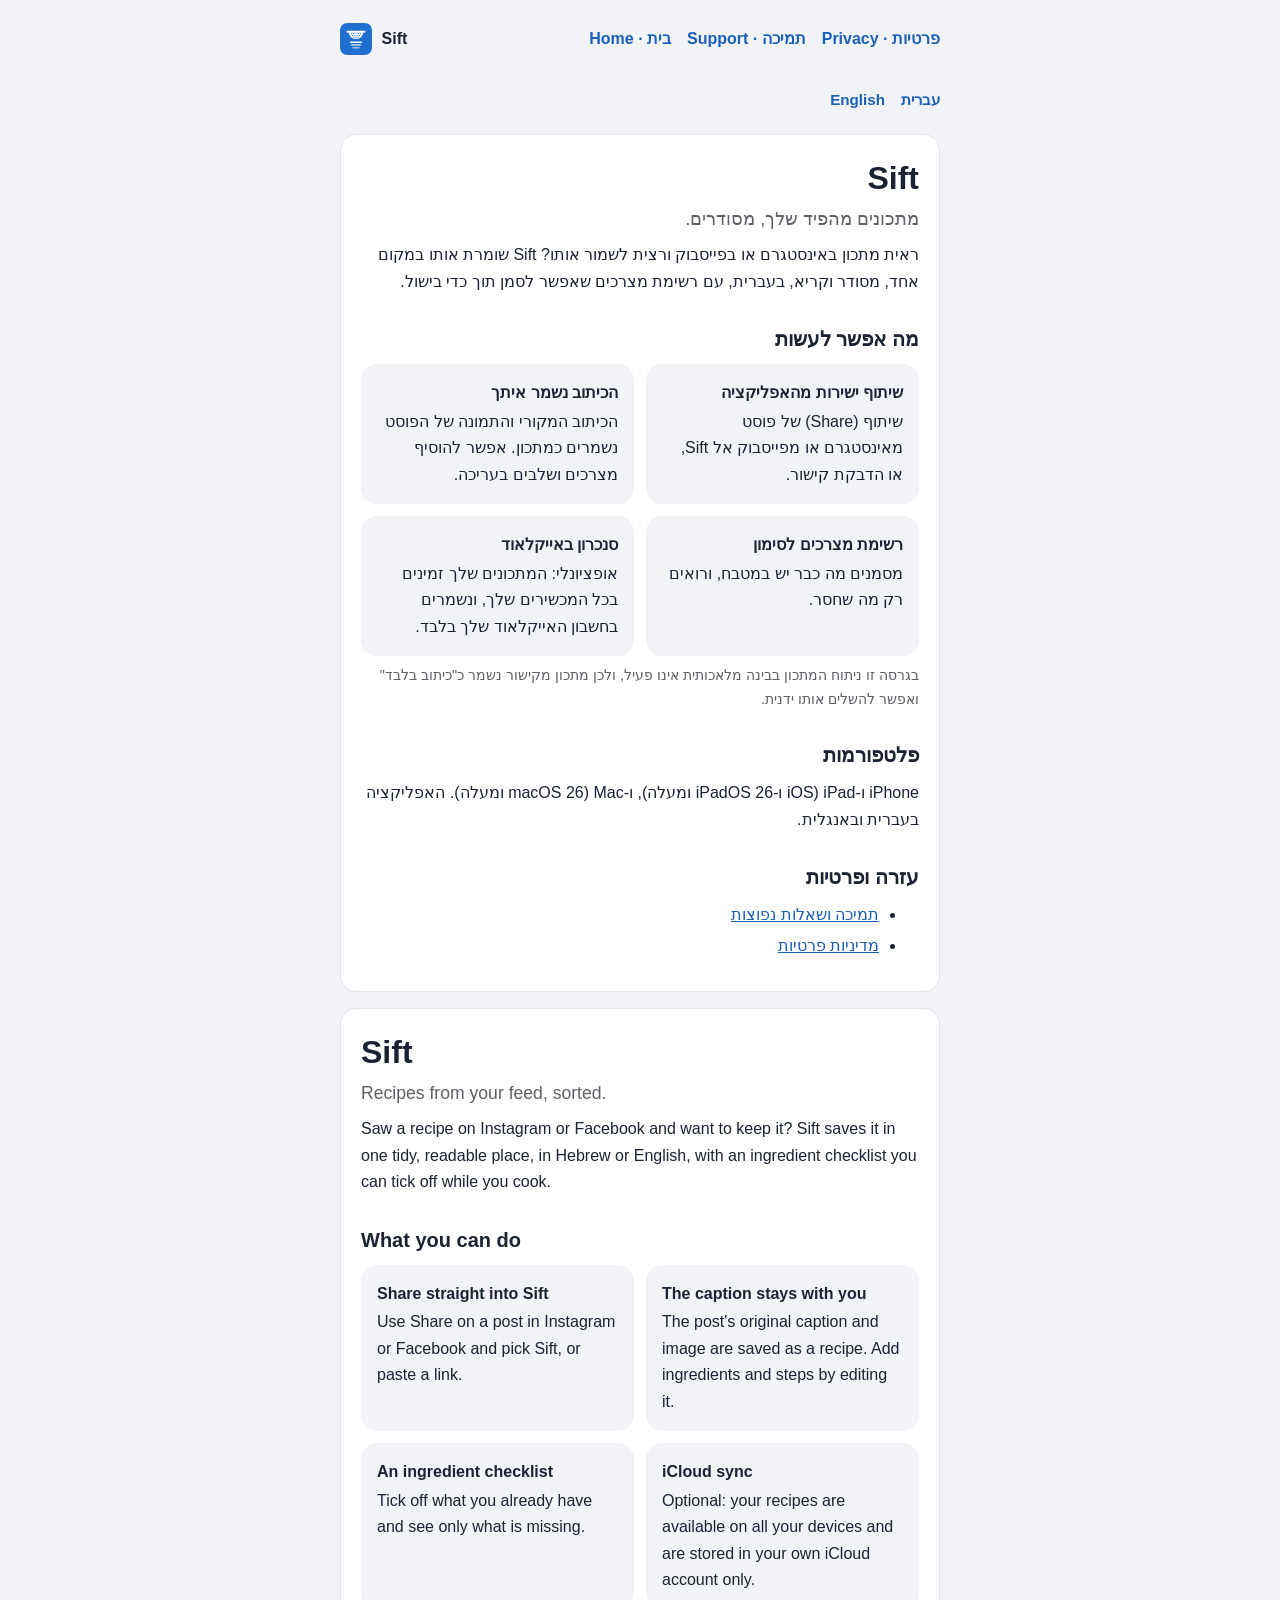
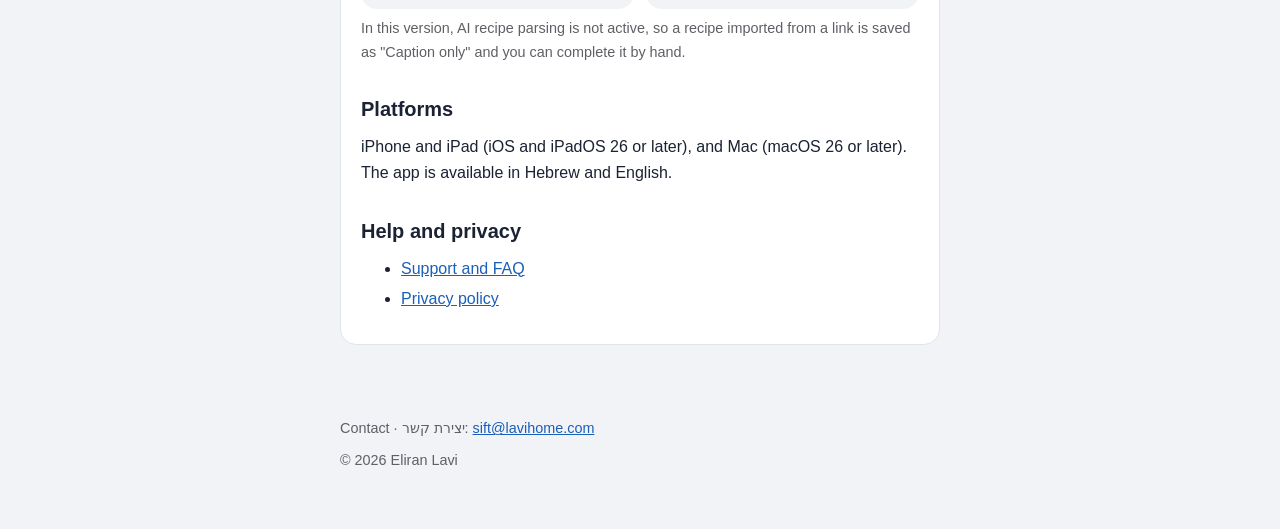
==== index.html @ 48c2c23b "feat(site): publish site from e9d4f69 Publishes site/ from the Sift repo at e9d4f69 (Hebrew and Engl" ====
<!DOCTYPE html>
<html lang="he" dir="rtl">
<head>
<meta charset="utf-8">
<meta name="viewport" content="width=device-width, initial-scale=1">
<title>Sift · סיפט</title>
<meta name="description" content="Sift: מתכונים מהפיד שלך, מסודרים. Recipes from your feed, sorted.">
<link rel="icon" href="favicon.svg" type="image/svg+xml">
<link rel="stylesheet" href="style.css">
</head>
<body>
<a class="skip" href="#he">דלג לתוכן · Skip to content</a>
<header class="site-header" dir="ltr">
  <a class="brand" href="index.html"><img src="favicon.svg" alt="" width="32" height="32"><span>Sift</span></a>
  <nav class="site-nav" aria-label="Site">
    <a href="index.html" aria-current="page">Home · בית</a>
    <a href="support.html">Support · תמיכה</a>
    <a href="privacy.html">Privacy · פרטיות</a>
  </nav>
</header>
<main>
<nav class="lang" aria-label="Language · שפה">
  <a href="#he" hreflang="he" lang="he">עברית</a>
  <a href="#en" hreflang="en" lang="en">English</a>
</nav>

<section class="lang-section" id="he" lang="he" dir="rtl">
  <h1>Sift</h1>
  <p class="tagline">מתכונים מהפיד שלך, מסודרים.</p>
  <p>ראית מתכון באינסטגרם או בפייסבוק ורצית לשמור אותו? Sift שומרת אותו במקום אחד, מסודר וקריא, בעברית, עם רשימת מצרכים שאפשר לסמן תוך כדי בישול.</p>

  <h2>מה אפשר לעשות</h2>
  <ul class="cards">
    <li><strong>שיתוף ישירות מהאפליקציה</strong>שיתוף (Share) של פוסט מאינסטגרם או מפייסבוק אל Sift, או הדבקת קישור.</li>
    <li><strong>הכיתוב נשמר איתך</strong>הכיתוב המקורי והתמונה של הפוסט נשמרים כמתכון. אפשר להוסיף מצרכים ושלבים בעריכה.</li>
    <li><strong>רשימת מצרכים לסימון</strong>מסמנים מה כבר יש במטבח, ורואים רק מה שחסר.</li>
    <li><strong>סנכרון באייקלאוד</strong>אופציונלי: המתכונים שלך זמינים בכל המכשירים שלך, ונשמרים בחשבון האייקלאוד שלך בלבד.</li>
  </ul>
  <p class="muted">בגרסה זו ניתוח המתכון בבינה מלאכותית אינו פעיל, ולכן מתכון מקישור נשמר כ"כיתוב בלבד" ואפשר להשלים אותו ידנית.</p>

  <h2>פלטפורמות</h2>
  <p>iPhone ו-iPad (iOS ו-iPadOS 26 ומעלה), ו-Mac (macOS 26 ומעלה). האפליקציה בעברית ובאנגלית.</p>

  <!-- Screenshots: after the store screenshots are rendered, add a <ul class="shots"> with <li><img src="shots/he-01.png" alt="..."></li> items here. -->

  <h2>עזרה ופרטיות</h2>
  <ul>
    <li><a href="support.html">תמיכה ושאלות נפוצות</a></li>
    <li><a href="privacy.html">מדיניות פרטיות</a></li>
  </ul>
</section>

<section class="lang-section" id="en" lang="en" dir="ltr">
  <h1>Sift</h1>
  <p class="tagline">Recipes from your feed, sorted.</p>
  <p>Saw a recipe on Instagram or Facebook and want to keep it? Sift saves it in one tidy, readable place, in Hebrew or English, with an ingredient checklist you can tick off while you cook.</p>

  <h2>What you can do</h2>
  <ul class="cards">
    <li><strong>Share straight into Sift</strong>Use Share on a post in Instagram or Facebook and pick Sift, or paste a link.</li>
    <li><strong>The caption stays with you</strong>The post's original caption and image are saved as a recipe. Add ingredients and steps by editing it.</li>
    <li><strong>An ingredient checklist</strong>Tick off what you already have and see only what is missing.</li>
    <li><strong>iCloud sync</strong>Optional: your recipes are available on all your devices and are stored in your own iCloud account only.</li>
  </ul>
  <p class="muted">In this version, AI recipe parsing is not active, so a recipe imported from a link is saved as "Caption only" and you can complete it by hand.</p>

  <h2>Platforms</h2>
  <p>iPhone and iPad (iOS and iPadOS 26 or later), and Mac (macOS 26 or later). The app is available in Hebrew and English.</p>

  <h2>Help and privacy</h2>
  <ul>
    <li><a href="support.html">Support and FAQ</a></li>
    <li><a href="privacy.html">Privacy policy</a></li>
  </ul>
</section>
</main>
<footer class="site-footer" dir="ltr">
  <p>Contact · יצירת קשר: <a href="mailto:sift@lavihome.com">sift@lavihome.com</a></p>
  <p>&copy; 2026 Eliran Lavi</p>
</footer>
</body>
</html>
---- style.css ----
/* Sift site. Colour tokens from PLAN section 4. System font stack, no external resources. */
:root {
  color-scheme: light dark;
  --accent: #1F6FD1;
  --on-accent: #FFFFFF;
  --accent-text: #1A5FB8;
  --accent-soft: #E3EEFC;
  --background: #F2F3F7;
  --surface: #FFFFFF;
  --text: #1B2233;
  --text-secondary: #5F5F66;
  --separator: #E1E4EA;
}
@media (prefers-color-scheme: dark) {
  :root {
    --accent: #5AA9FF;
    --on-accent: #0A1A2E;
    --accent-text: #5AA9FF;
    --accent-soft: #22364D;
    --background: #202020;
    --surface: #2B2B2B;
    --text: #FFFFFF;
    --text-secondary: #C5C5C5;
    --separator: #333333;
  }
}
* { box-sizing: border-box; }
html { -webkit-text-size-adjust: 100%; }
body {
  margin: 0;
  font: 1rem/1.65 -apple-system, BlinkMacSystemFont, "Segoe UI", "Noto Sans Hebrew", Roboto, sans-serif;
  color: var(--text);
  background: var(--background);
}
main, .site-header, .site-footer { max-width: 40rem; margin: 0 auto; padding-inline: 1.25rem; }
.site-header { padding-block: 1.25rem 0; display: flex; flex-wrap: wrap; gap: .75rem 1.5rem; align-items: center; justify-content: space-between; }
.brand { display: inline-flex; align-items: center; gap: .6rem; font-weight: 700; color: var(--text); text-decoration: none; }
.brand img { width: 2rem; height: 2rem; border-radius: .45rem; }
nav.site-nav, nav.lang { display: flex; flex-wrap: wrap; gap: .25rem 1rem; }
nav a, .site-footer a, main a { color: var(--accent-text); }
nav a { text-decoration: none; font-weight: 600; padding: .35rem 0; }
nav a:hover, nav a:focus-visible { text-decoration: underline; }
a:focus-visible { outline: 3px solid var(--accent); outline-offset: 2px; border-radius: 2px; }
.skip { position: absolute; inset-inline-start: -999px; }
.skip:focus { inset-inline-start: 1rem; top: 1rem; background: var(--surface); padding: .5rem .75rem; z-index: 1; }
nav.lang { margin-block: 1.5rem .5rem; font-size: .95rem; }
main { padding-block: 0 2rem; }
section.lang-section { background: var(--surface); border: 1px solid var(--separator); border-radius: 1rem; padding: 1.5rem 1.25rem; margin-block: 1rem; }
h1 { font-size: 2rem; line-height: 1.2; margin: 0 0 .5rem; }
h2 { font-size: 1.25rem; margin: 1.75rem 0 .5rem; }
p, ul, ol { margin-block: .5rem; }
li { margin-block: .25rem; }
.tagline { color: var(--text-secondary); font-size: 1.1rem; margin-top: 0; }
.muted { color: var(--text-secondary); font-size: .9rem; }
.pill { display: inline-block; background: var(--accent-soft); color: var(--accent-text); border-radius: 999px; padding: .15rem .75rem; font-size: .9rem; font-weight: 600; }
.cards { display: grid; gap: .75rem; grid-template-columns: repeat(auto-fit, minmax(14rem, 1fr)); padding: 0; list-style: none; }
.cards li { background: var(--background); border-radius: 1rem; padding: 1rem; margin: 0; }
.cards strong { display: block; margin-bottom: .15rem; }
.shots { display: flex; gap: .75rem; overflow-x: auto; padding: 0; list-style: none; }
.shots img { max-height: 24rem; width: auto; border-radius: .75rem; border: 1px solid var(--separator); }
details { border-top: 1px solid var(--separator); padding-block: .6rem; }
details:last-of-type { border-bottom: 1px solid var(--separator); }
summary { cursor: pointer; font-weight: 600; }
summary:focus-visible { outline: 3px solid var(--accent); outline-offset: 2px; }
.site-footer { padding-block: 1rem 3rem; color: var(--text-secondary); font-size: .9rem; }
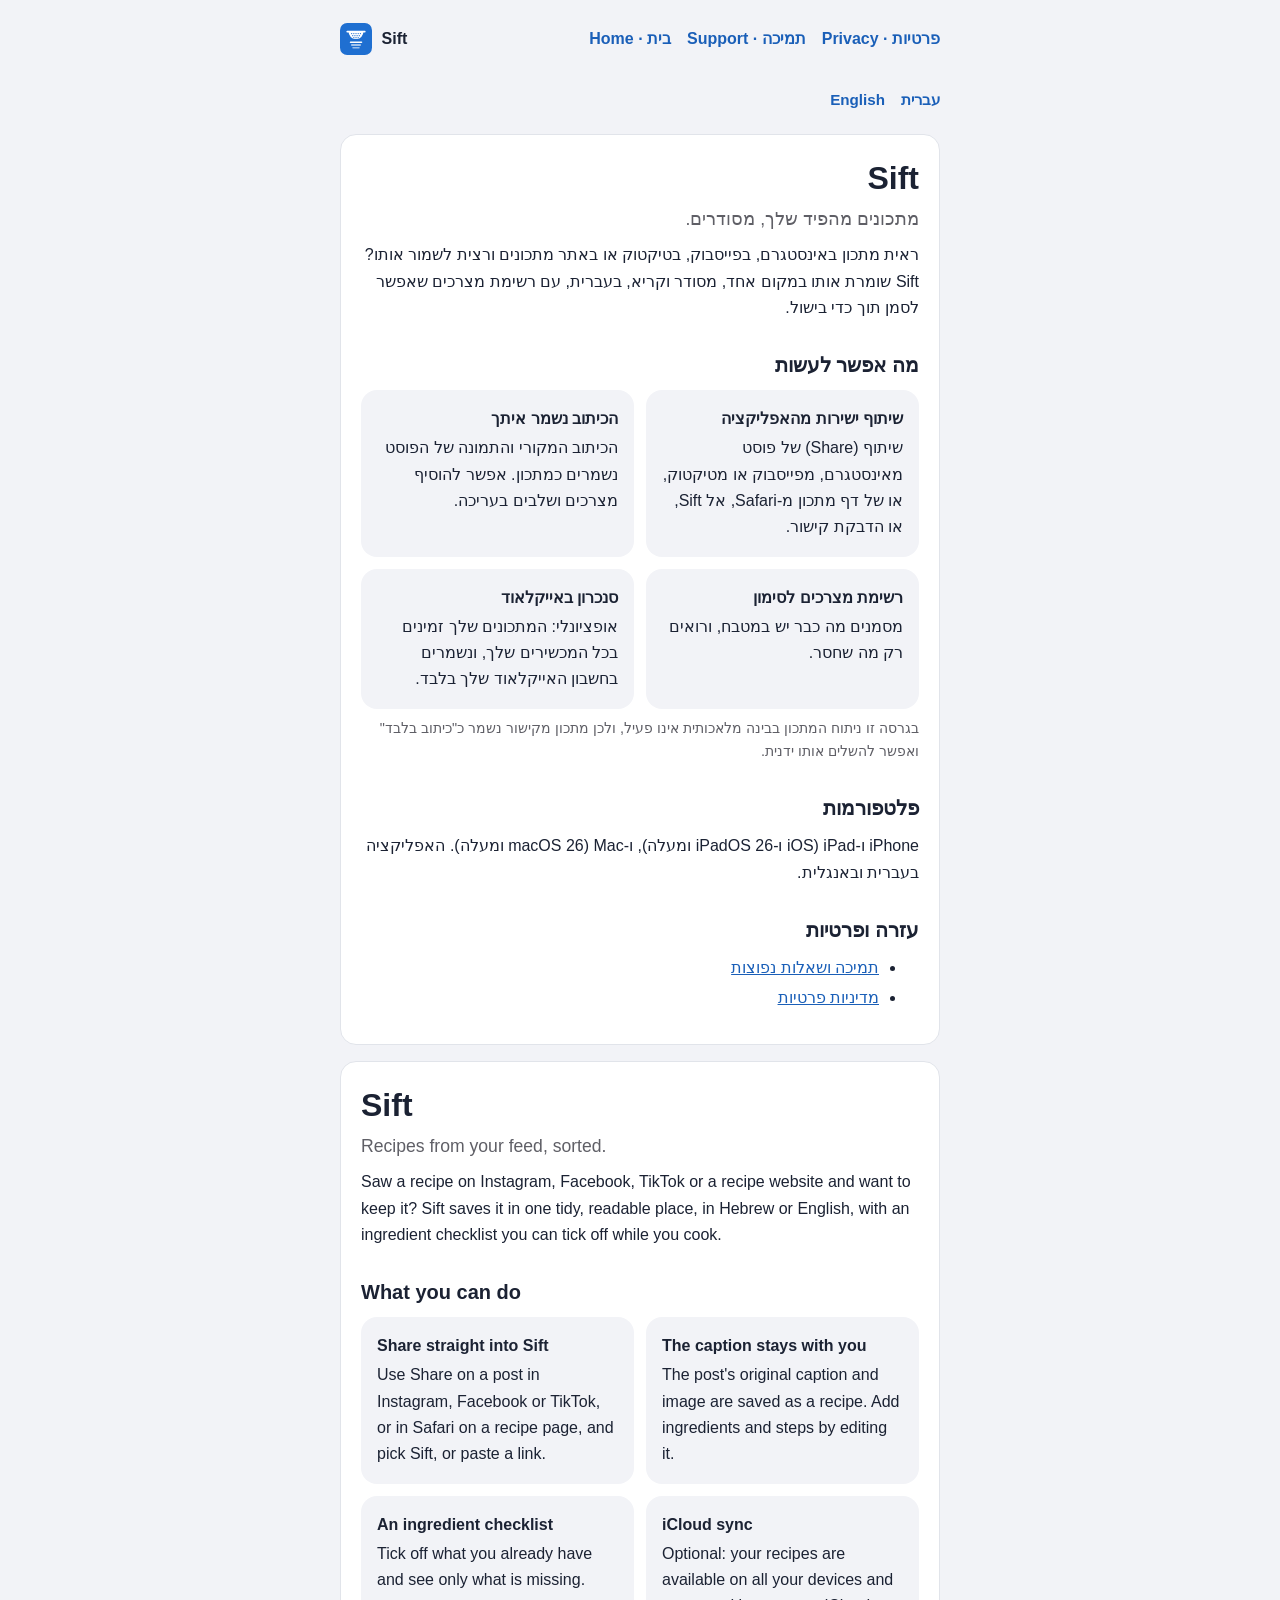
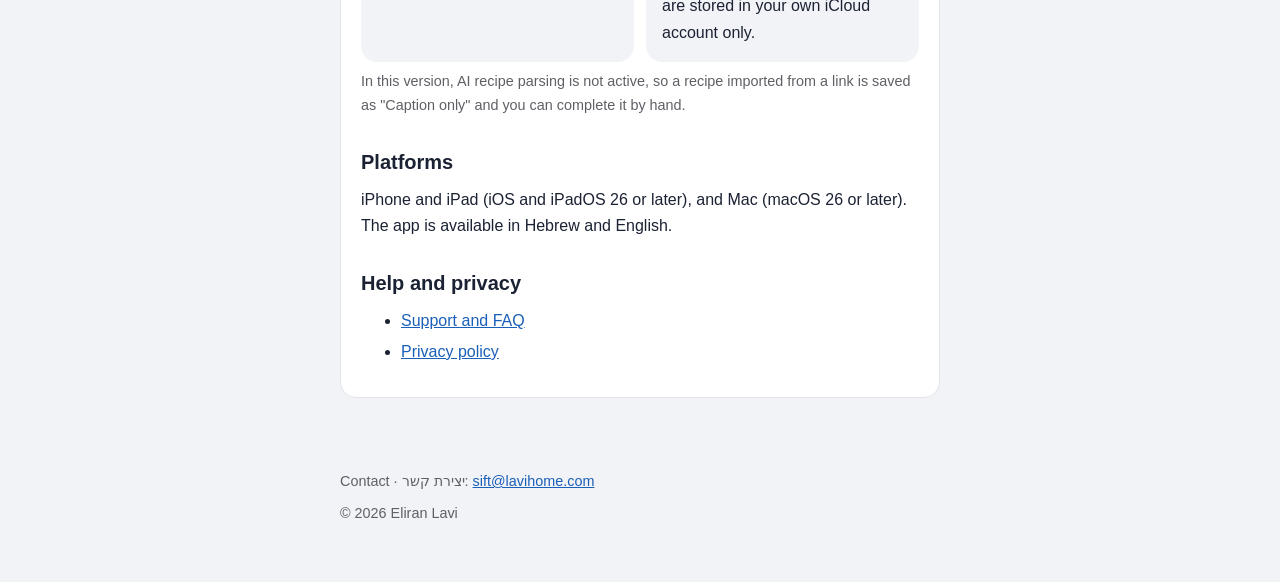
==== commit 5f1351f6: "feat(site): publish site from 39682a4 Publishes site/ from the Sift repo at 39682a4 (Hebrew and Engl" ====
--- a/index.html
+++ b/index.html
@@ -27,11 +27,11 @@
 <section class="lang-section" id="he" lang="he" dir="rtl">
   <h1>Sift</h1>
   <p class="tagline">מתכונים מהפיד שלך, מסודרים.</p>
-  <p>ראית מתכון באינסטגרם או בפייסבוק ורצית לשמור אותו? Sift שומרת אותו במקום אחד, מסודר וקריא, בעברית, עם רשימת מצרכים שאפשר לסמן תוך כדי בישול.</p>
+  <p>ראית מתכון באינסטגרם, בפייסבוק, בטיקטוק או באתר מתכונים ורצית לשמור אותו? Sift שומרת אותו במקום אחד, מסודר וקריא, בעברית, עם רשימת מצרכים שאפשר לסמן תוך כדי בישול.</p>
 
   <h2>מה אפשר לעשות</h2>
   <ul class="cards">
-    <li><strong>שיתוף ישירות מהאפליקציה</strong>שיתוף (Share) של פוסט מאינסטגרם או מפייסבוק אל Sift, או הדבקת קישור.</li>
+    <li><strong>שיתוף ישירות מהאפליקציה</strong>שיתוף (Share) של פוסט מאינסטגרם, מפייסבוק או מטיקטוק, או של דף מתכון מ-Safari, אל Sift, או הדבקת קישור.</li>
     <li><strong>הכיתוב נשמר איתך</strong>הכיתוב המקורי והתמונה של הפוסט נשמרים כמתכון. אפשר להוסיף מצרכים ושלבים בעריכה.</li>
     <li><strong>רשימת מצרכים לסימון</strong>מסמנים מה כבר יש במטבח, ורואים רק מה שחסר.</li>
     <li><strong>סנכרון באייקלאוד</strong>אופציונלי: המתכונים שלך זמינים בכל המכשירים שלך, ונשמרים בחשבון האייקלאוד שלך בלבד.</li>
@@ -53,11 +53,11 @@
 <section class="lang-section" id="en" lang="en" dir="ltr">
   <h1>Sift</h1>
   <p class="tagline">Recipes from your feed, sorted.</p>
-  <p>Saw a recipe on Instagram or Facebook and want to keep it? Sift saves it in one tidy, readable place, in Hebrew or English, with an ingredient checklist you can tick off while you cook.</p>
+  <p>Saw a recipe on Instagram, Facebook, TikTok or a recipe website and want to keep it? Sift saves it in one tidy, readable place, in Hebrew or English, with an ingredient checklist you can tick off while you cook.</p>
 
   <h2>What you can do</h2>
   <ul class="cards">
-    <li><strong>Share straight into Sift</strong>Use Share on a post in Instagram or Facebook and pick Sift, or paste a link.</li>
+    <li><strong>Share straight into Sift</strong>Use Share on a post in Instagram, Facebook or TikTok, or in Safari on a recipe page, and pick Sift, or paste a link.</li>
     <li><strong>The caption stays with you</strong>The post's original caption and image are saved as a recipe. Add ingredients and steps by editing it.</li>
     <li><strong>An ingredient checklist</strong>Tick off what you already have and see only what is missing.</li>
     <li><strong>iCloud sync</strong>Optional: your recipes are available on all your devices and are stored in your own iCloud account only.</li>
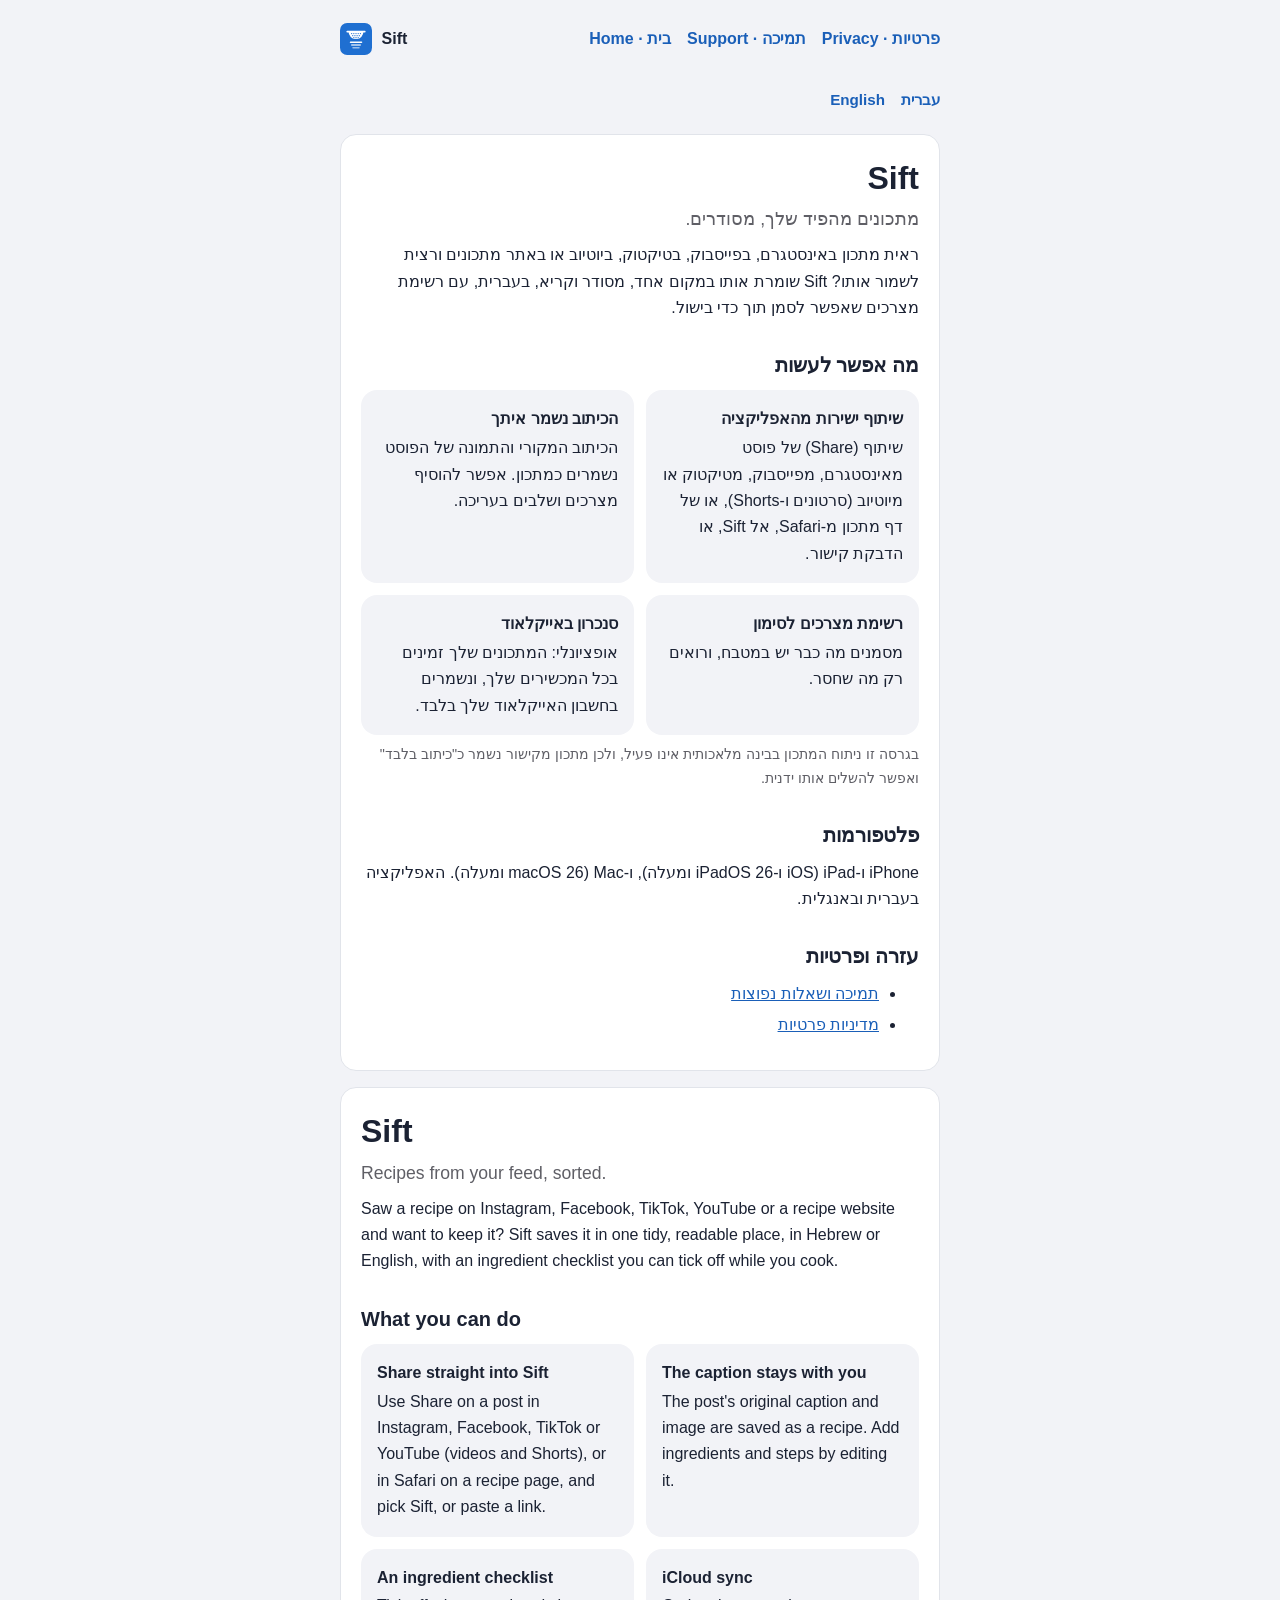
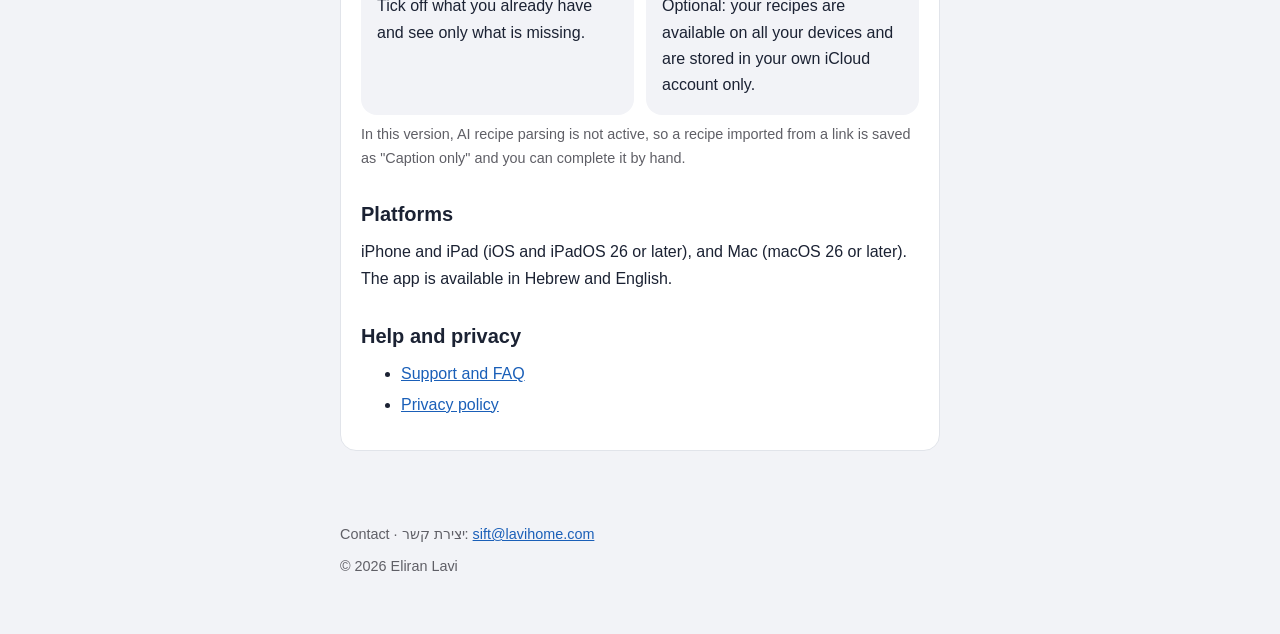
==== commit a158a071: "feat(site): publish site from 4e64418 Publishes site/ from the Sift repo at 4e64418 (Hebrew and Engl" ====
--- a/index.html
+++ b/index.html
@@ -27,11 +27,11 @@
 <section class="lang-section" id="he" lang="he" dir="rtl">
   <h1>Sift</h1>
   <p class="tagline">מתכונים מהפיד שלך, מסודרים.</p>
-  <p>ראית מתכון באינסטגרם, בפייסבוק, בטיקטוק או באתר מתכונים ורצית לשמור אותו? Sift שומרת אותו במקום אחד, מסודר וקריא, בעברית, עם רשימת מצרכים שאפשר לסמן תוך כדי בישול.</p>
+  <p>ראית מתכון באינסטגרם, בפייסבוק, בטיקטוק, ביוטיוב או באתר מתכונים ורצית לשמור אותו? Sift שומרת אותו במקום אחד, מסודר וקריא, בעברית, עם רשימת מצרכים שאפשר לסמן תוך כדי בישול.</p>
 
   <h2>מה אפשר לעשות</h2>
   <ul class="cards">
-    <li><strong>שיתוף ישירות מהאפליקציה</strong>שיתוף (Share) של פוסט מאינסטגרם, מפייסבוק או מטיקטוק, או של דף מתכון מ-Safari, אל Sift, או הדבקת קישור.</li>
+    <li><strong>שיתוף ישירות מהאפליקציה</strong>שיתוף (Share) של פוסט מאינסטגרם, מפייסבוק, מטיקטוק או מיוטיוב (סרטונים ו-Shorts), או של דף מתכון מ-Safari, אל Sift, או הדבקת קישור.</li>
     <li><strong>הכיתוב נשמר איתך</strong>הכיתוב המקורי והתמונה של הפוסט נשמרים כמתכון. אפשר להוסיף מצרכים ושלבים בעריכה.</li>
     <li><strong>רשימת מצרכים לסימון</strong>מסמנים מה כבר יש במטבח, ורואים רק מה שחסר.</li>
     <li><strong>סנכרון באייקלאוד</strong>אופציונלי: המתכונים שלך זמינים בכל המכשירים שלך, ונשמרים בחשבון האייקלאוד שלך בלבד.</li>
@@ -53,11 +53,11 @@
 <section class="lang-section" id="en" lang="en" dir="ltr">
   <h1>Sift</h1>
   <p class="tagline">Recipes from your feed, sorted.</p>
-  <p>Saw a recipe on Instagram, Facebook, TikTok or a recipe website and want to keep it? Sift saves it in one tidy, readable place, in Hebrew or English, with an ingredient checklist you can tick off while you cook.</p>
+  <p>Saw a recipe on Instagram, Facebook, TikTok, YouTube or a recipe website and want to keep it? Sift saves it in one tidy, readable place, in Hebrew or English, with an ingredient checklist you can tick off while you cook.</p>
 
   <h2>What you can do</h2>
   <ul class="cards">
-    <li><strong>Share straight into Sift</strong>Use Share on a post in Instagram, Facebook or TikTok, or in Safari on a recipe page, and pick Sift, or paste a link.</li>
+    <li><strong>Share straight into Sift</strong>Use Share on a post in Instagram, Facebook, TikTok or YouTube (videos and Shorts), or in Safari on a recipe page, and pick Sift, or paste a link.</li>
     <li><strong>The caption stays with you</strong>The post's original caption and image are saved as a recipe. Add ingredients and steps by editing it.</li>
     <li><strong>An ingredient checklist</strong>Tick off what you already have and see only what is missing.</li>
     <li><strong>iCloud sync</strong>Optional: your recipes are available on all your devices and are stored in your own iCloud account only.</li>
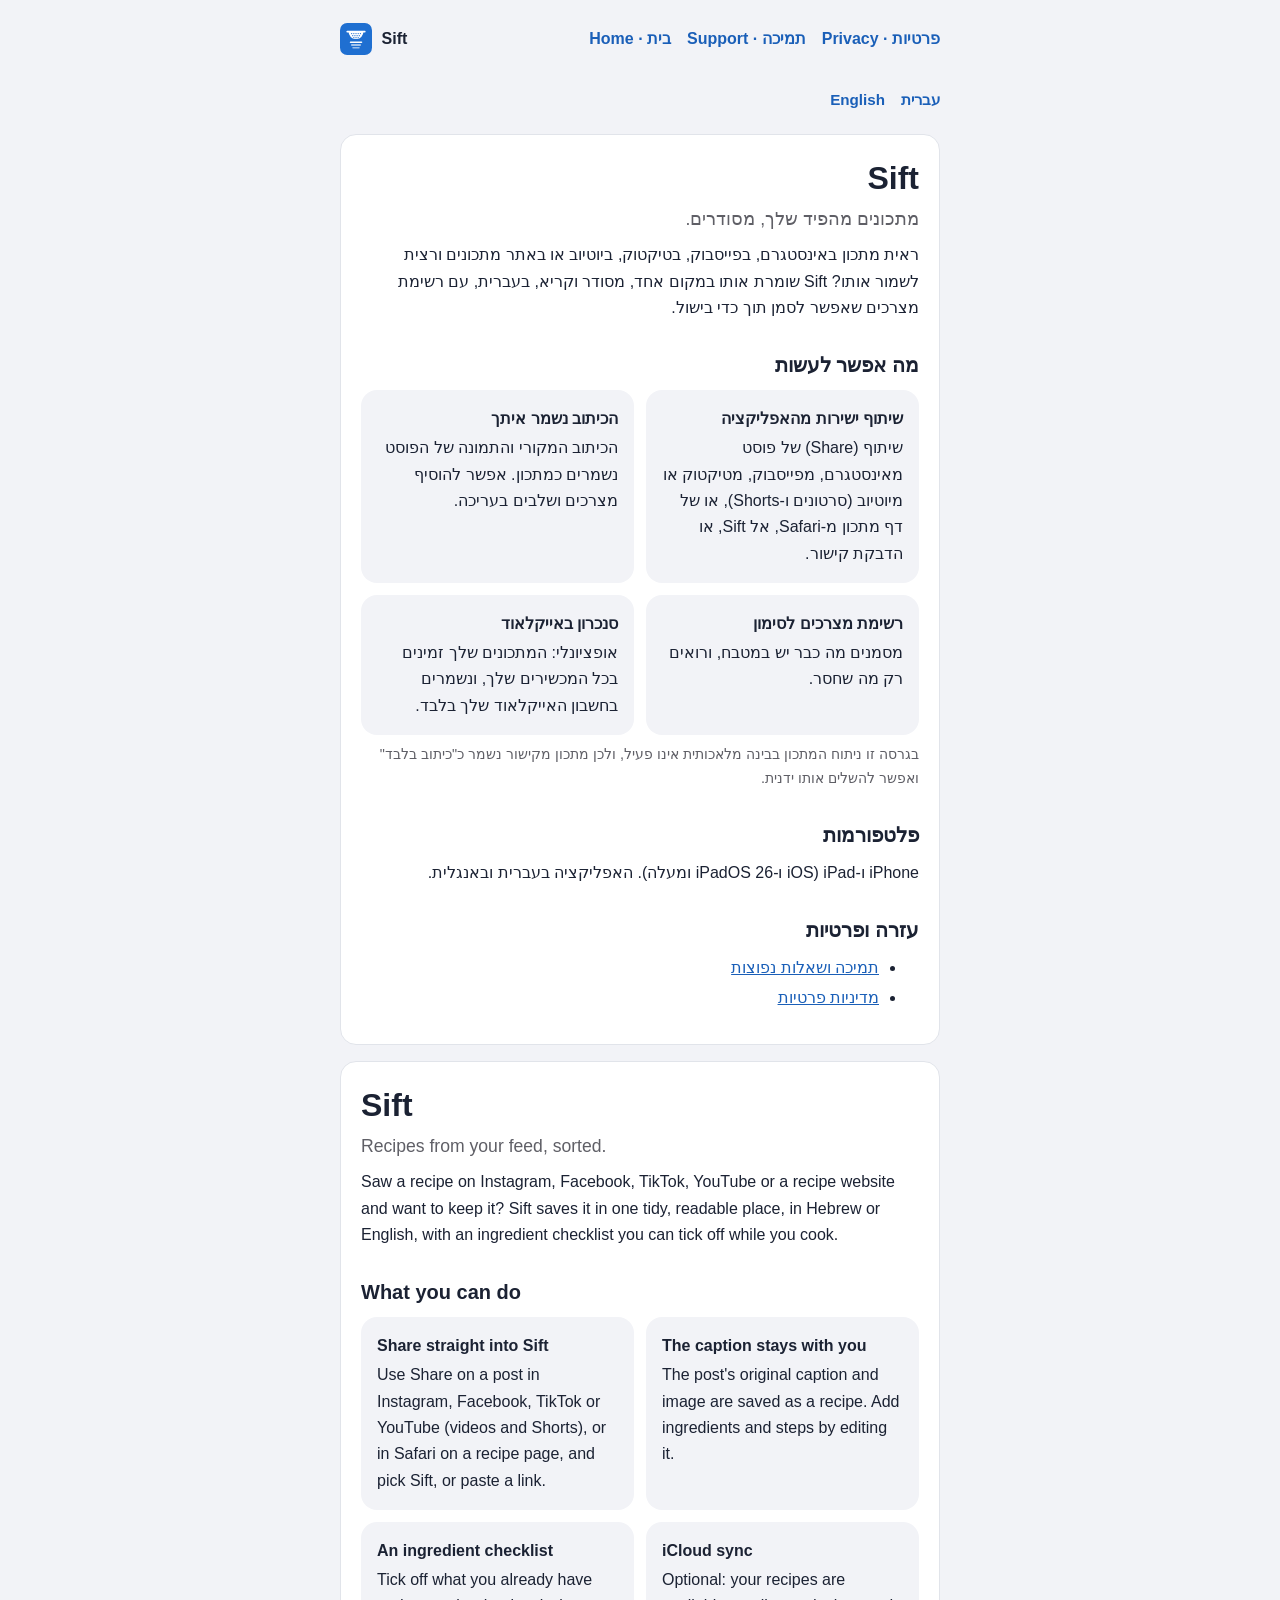
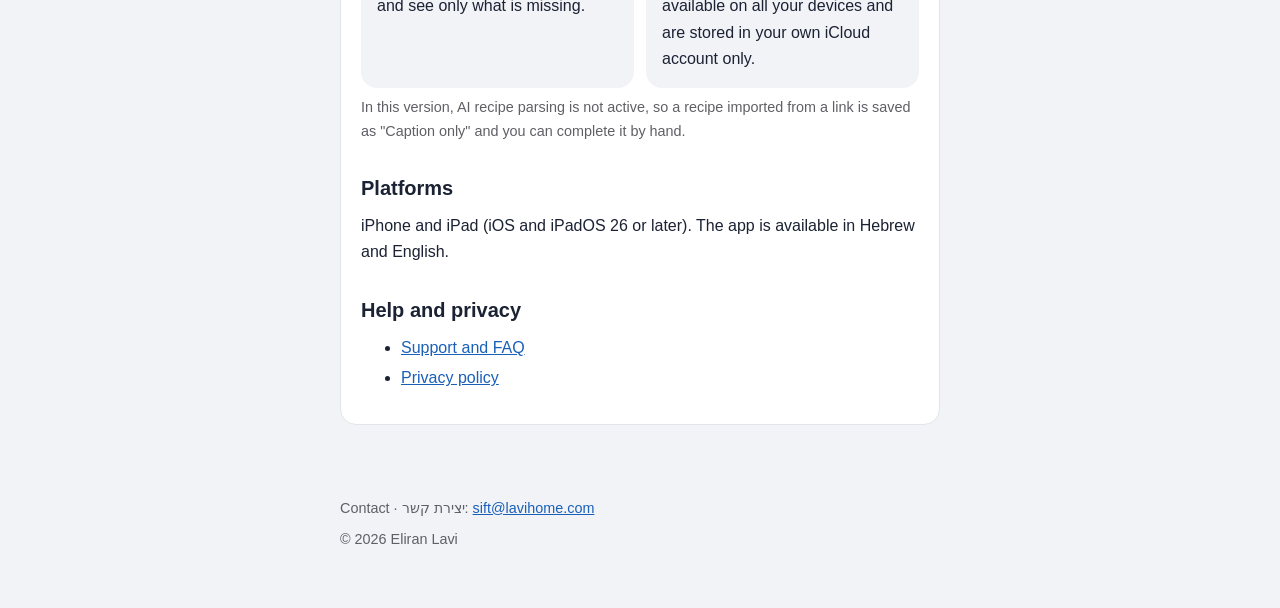
==== commit 405083ba: "feat(site): publish site from 35b8870 Publishes site/ from the Sift repo at 35b8870 (Hebrew and Engl" ====
--- a/index.html
+++ b/index.html
@@ -39,7 +39,7 @@
   <p class="muted">בגרסה זו ניתוח המתכון בבינה מלאכותית אינו פעיל, ולכן מתכון מקישור נשמר כ"כיתוב בלבד" ואפשר להשלים אותו ידנית.</p>
 
   <h2>פלטפורמות</h2>
-  <p>iPhone ו-iPad (iOS ו-iPadOS 26 ומעלה), ו-Mac (macOS 26 ומעלה). האפליקציה בעברית ובאנגלית.</p>
+  <p>iPhone ו-iPad (iOS ו-iPadOS 26 ומעלה). האפליקציה בעברית ובאנגלית.</p>
 
   <!-- Screenshots: after the store screenshots are rendered, add a <ul class="shots"> with <li><img src="shots/he-01.png" alt="..."></li> items here. -->
 
@@ -65,7 +65,7 @@
   <p class="muted">In this version, AI recipe parsing is not active, so a recipe imported from a link is saved as "Caption only" and you can complete it by hand.</p>
 
   <h2>Platforms</h2>
-  <p>iPhone and iPad (iOS and iPadOS 26 or later), and Mac (macOS 26 or later). The app is available in Hebrew and English.</p>
+  <p>iPhone and iPad (iOS and iPadOS 26 or later). The app is available in Hebrew and English.</p>
 
   <h2>Help and privacy</h2>
   <ul>
